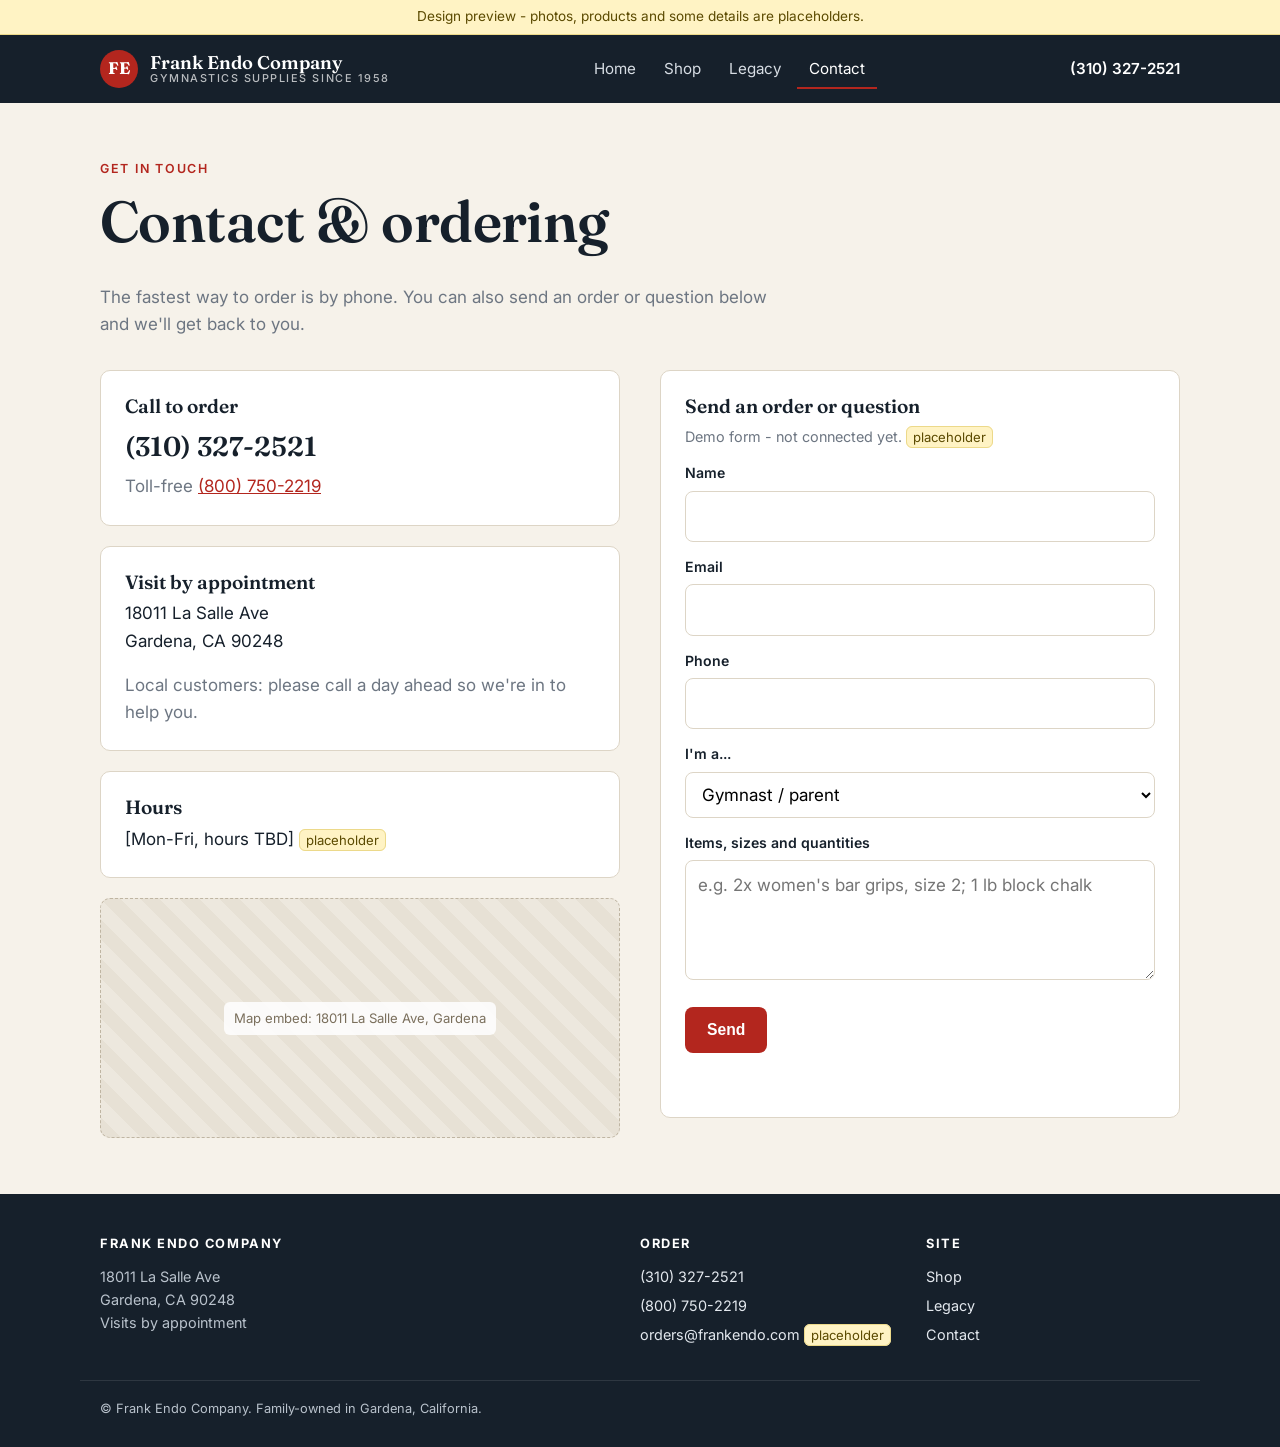
==== contact.html @ 1e960a08 "Add Frank Endo demo site (placeholders)" ====
<!DOCTYPE html>
<html lang="en">
<head>
<meta charset="utf-8">
<meta name="robots" content="noindex, nofollow">
<meta name="viewport" content="width=device-width, initial-scale=1">
<title>Contact - Frank Endo Company</title>
<link rel="preconnect" href="https://fonts.googleapis.com">
<link href="https://fonts.googleapis.com/css2?family=Fraunces:opsz,wght@9..144,600;9..144,700&family=Inter:wght@400;500;600&display=swap" rel="stylesheet">
<link rel="stylesheet" href="styles.css">
</head>
<body>
<div class="demo-banner">Design preview - photos, products and some details are placeholders.</div>

<header class="site-header">
  <div class="wrap">
    <a class="logo" href="index.html"><span class="logo-mark">FE</span><span class="logo-text">Frank Endo Company<small>Gymnastics supplies since 1958</small></span></a>
    <nav class="nav">
      <a href="index.html">Home</a>
      <a href="shop.html">Shop</a>
      <a href="legacy.html">Legacy</a>
      <a href="contact.html" aria-current="page">Contact</a>
    </nav>
    <a class="header-call" href="tel:+13103272521">(310) 327-2521</a>
  </div>
</header>

<main>
  <section>
    <div class="wrap">
      <span class="eyebrow">Get in touch</span>
      <h1>Contact &amp; ordering</h1>
      <p class="muted" style="max-width:40em;margin-bottom:32px">The fastest way to order is by phone. You can also send an order or question below and we'll get back to you.</p>

      <div class="contact-grid">
        <div>
          <div class="info-block">
            <h3>Call to order</h3>
            <a class="big-phone" href="tel:+13103272521">(310) 327-2521</a>
            <p class="muted" style="margin:.3em 0 0">Toll-free <a href="tel:+18007502219">(800) 750-2219</a></p>
          </div>
          <div class="info-block">
            <h3>Visit by appointment</h3>
            <p>18011 La Salle Ave<br>Gardena, CA 90248</p>
            <p class="muted" style="margin:0">Local customers: please call a day ahead so we're in to help you.</p>
          </div>
          <div class="info-block">
            <h3>Hours</h3>
            <p style="margin:0">[Mon-Fri, hours TBD] <span class="note">placeholder</span></p>
          </div>
          <div class="ph" style="min-height:240px"><span>Map embed: 18011 La Salle Ave, Gardena</span></div>
        </div>

        <div class="info-block">
          <h3>Send an order or question</h3>
          <p class="muted" style="font-size:.9rem">Demo form - not connected yet. <span class="note">placeholder</span></p>
          <form onsubmit="event.preventDefault(); alert('Demo only - this form is not connected yet.');">
            <label for="name">Name</label>
            <input id="name" name="name" autocomplete="name">
            <label for="email">Email</label>
            <input id="email" name="email" type="email" autocomplete="email">
            <label for="phone">Phone</label>
            <input id="phone" name="phone" type="tel" autocomplete="tel">
            <label for="type">I'm a...</label>
            <select id="type" name="type">
              <option>Gymnast / parent</option>
              <option>Coach / gym / club</option>
              <option>School / team</option>
              <option>Climber / lifter</option>
              <option>Other</option>
            </select>
            <label for="msg">Items, sizes and quantities</label>
            <textarea id="msg" name="msg" placeholder="e.g. 2x women's bar grips, size 2; 1 lb block chalk"></textarea>
            <button class="btn btn-primary" type="submit">Send</button>
          </form>
        </div>
      </div>
    </div>
  </section>
</main>

<footer class="site-footer">
  <div class="wrap">
    <div>
      <h4>Frank Endo Company</h4>
      <p>18011 La Salle Ave<br>Gardena, CA 90248<br>Visits by appointment</p>
    </div>
    <div>
      <h4>Order</h4>
      <ul><li><a href="tel:+13103272521">(310) 327-2521</a></li><li><a href="tel:+18007502219">(800) 750-2219</a></li><li><a href="mailto:orders@frankendo.com">orders@frankendo.com</a> <span class="note">placeholder</span></li></ul>
    </div>
    <div>
      <h4>Site</h4>
      <ul><li><a href="shop.html">Shop</a></li><li><a href="legacy.html">Legacy</a></li><li><a href="contact.html">Contact</a></li></ul>
    </div>
  </div>
  <div class="footer-base">&copy; Frank Endo Company. Family-owned in Gardena, California.</div>
</footer>
<a class="call-bar" href="tel:+13103272521">Call to order </body>middot; (310) 327-2521</a>
</body>
</html>
---- styles.css ----
/* Frank Endo Company - demo site (placeholders) */
:root {
  --ink: #16202b;
  --ink-soft: #3a4654;
  --paper: #f6f2ea;
  --card: #ffffff;
  --line: #ddd5c6;
  --red: #b3261e;
  --red-dark: #8c1c16;
  --muted: #6d7682;
  --ph: #e7e1d5;
  --radius: 10px;
  --wrap: 1120px;
}

* { box-sizing: border-box; }
html { -webkit-text-size-adjust: 100%; }
body {
  margin: 0;
  background: var(--paper);
  color: var(--ink);
  font: 17px/1.6 "Inter", system-ui, -apple-system, "Segoe UI", sans-serif;
}
img { max-width: 100%; display: block; }
a { color: var(--red); }
h1, h2, h3 { font-family: "Fraunces", Georgia, serif; line-height: 1.15; margin: 0 0 .5em; font-weight: 600; }
h1 { font-size: clamp(2.2rem, 5vw, 3.6rem); letter-spacing: -.01em; }
h2 { font-size: clamp(1.6rem, 3.2vw, 2.3rem); }
h3 { font-size: 1.2rem; }
p { margin: 0 0 1em; }

.wrap { max-width: var(--wrap); margin: 0 auto; padding: 0 20px; }
.eyebrow { font-size: .78rem; letter-spacing: .14em; text-transform: uppercase; color: var(--red); font-weight: 600; margin-bottom: .8em; display: block; }
.muted { color: var(--muted); }

/* Demo banner */
.demo-banner { background: #fff3c4; color: #5b4a00; font-size: .85rem; text-align: center; padding: 6px 16px; border-bottom: 1px solid #ecd98a; }

/* Header */
.site-header { background: var(--ink); color: #fff; position: sticky; top: 0; z-index: 10; }
.site-header .wrap { display: flex; align-items: center; justify-content: space-between; gap: 16px; min-height: 68px; flex-wrap: wrap; }
.logo { display: flex; align-items: center; gap: 12px; color: #fff; text-decoration: none; }
.logo-mark { width: 38px; height: 38px; border-radius: 50%; background: var(--red); display: grid; place-items: center; font-family: "Fraunces", serif; font-weight: 700; font-size: 1.05rem; }
.logo-text { font-family: "Fraunces", serif; font-size: 1.15rem; font-weight: 600; line-height: 1.1; }
.logo-text small { display: block; font-family: "Inter", sans-serif; font-size: .68rem; letter-spacing: .14em; text-transform: uppercase; opacity: .7; font-weight: 500; }
.nav { display: flex; gap: 4px; flex-wrap: wrap; }
.nav a { color: #d7dde4; text-decoration: none; padding: 8px 12px; border-radius: 6px; font-size: .95rem; }
.nav a:hover { color: #fff; background: rgba(255,255,255,.08); }
.nav a[aria-current="page"] { color: #fff; box-shadow: inset 0 -2px 0 var(--red); border-radius: 0; }
.header-call { color: #fff; text-decoration: none; font-weight: 600; font-size: .95rem; white-space: nowrap; }

/* Buttons */
.btn { display: inline-block; padding: 12px 20px; border-radius: 8px; text-decoration: none; font-weight: 600; font-size: .98rem; border: 2px solid transparent; }
.btn-primary { background: var(--red); color: #fff; }
.btn-primary:hover { background: var(--red-dark); }
.btn-ghost { border-color: currentColor; color: var(--ink); }
.btn-row { display: flex; gap: 12px; flex-wrap: wrap; }

/* Placeholder image */
.ph {
  background: repeating-linear-gradient(45deg, var(--ph) 0 14px, #ede8de 14px 28px);
  border: 1px dashed #bfb5a2; border-radius: var(--radius);
  display: grid; place-items: center; text-align: center;
  color: #7a6f5c; font-size: .82rem; padding: 16px; min-height: 180px;
}
.ph span { background: rgba(255,255,255,.85); padding: 6px 10px; border-radius: 6px; max-width: 90%; }

/* Hero */
.hero { padding: 64px 0 56px; }
.hero .wrap { display: grid; grid-template-columns: 1.1fr .9fr; gap: 48px; align-items: center; }
.hero p.lead { font-size: 1.15rem; color: var(--ink-soft); max-width: 34em; }
.hero .ph { min-height: 380px; }

/* Sections */
section { padding: 56px 0; }
.section-alt { background: var(--card); border-top: 1px solid var(--line); border-bottom: 1px solid var(--line); }
.section-dark { background: var(--ink); color: #eef1f4; }
.section-dark .eyebrow { color: #ff8a80; }
.section-head { max-width: 40em; margin-bottom: 32px; }

/* Grids + cards */
.grid { display: grid; gap: 20px; }
.grid-3 { grid-template-columns: repeat(3, 1fr); }
.grid-4 { grid-template-columns: repeat(4, 1fr); }
.grid-2 { grid-template-columns: repeat(2, 1fr); gap: 40px; align-items: center; }
.card { background: var(--card); border: 1px solid var(--line); border-radius: var(--radius); overflow: hidden; display: flex; flex-direction: column; }
.card .ph { border-radius: 0; border: 0; border-bottom: 1px dashed #bfb5a2; min-height: 160px; }
.card-body { padding: 16px 18px 18px; flex: 1; display: flex; flex-direction: column; }
.card-body p { font-size: .93rem; color: var(--ink-soft); margin-bottom: .8em; }
.card-body .more { margin-top: auto; font-weight: 600; font-size: .92rem; text-decoration: none; }
a.card { color: inherit; text-decoration: none; }
a.card:hover { border-color: var(--red); }

/* Trust strip */
.strip { display: flex; flex-wrap: wrap; gap: 12px 32px; justify-content: center; font-size: .9rem; color: var(--muted); padding: 22px 0; border-top: 1px solid var(--line); }
.strip strong { color: var(--ink); }

/* Shop */
.cat-nav { display: flex; gap: 8px; flex-wrap: wrap; margin-bottom: 8px; }
.cat-nav a { background: var(--card); border: 1px solid var(--line); padding: 7px 14px; border-radius: 999px; text-decoration: none; color: var(--ink); font-size: .9rem; }
.cat-nav a:hover { border-color: var(--red); }
.shop-cat { padding: 40px 0; border-top: 1px solid var(--line); }
.shop-cat:first-of-type { border-top: 0; }
.product .ph { min-height: 170px; }
.product .price { font-size: .85rem; color: var(--muted); }
.product .sku { font-size: .75rem; color: var(--muted); letter-spacing: .04em; }
.order-box { background: var(--ink); color: #fff; border-radius: var(--radius); padding: 28px; display: flex; gap: 24px; justify-content: space-between; align-items: center; flex-wrap: wrap; }
.order-box a { color: #fff; }

/* Legacy */
.pull { font-family: "Fraunces", serif; font-size: clamp(1.3rem, 2.6vw, 1.75rem); line-height: 1.35; border-left: 4px solid var(--red); padding-left: 20px; margin: 0; }
.timeline { list-style: none; margin: 0; padding: 0; position: relative; }
.timeline::before { content: ""; position: absolute; left: 76px; top: 6px; bottom: 6px; width: 2px; background: var(--line); }
.timeline li { display: grid; grid-template-columns: 64px 1fr; gap: 28px; padding: 14px 0; position: relative; }
.timeline li::before { content: ""; position: absolute; left: 71px; top: 22px; width: 12px; height: 12px; border-radius: 50%; background: var(--red); border: 2px solid var(--paper); }
.timeline .yr { font-family: "Fraunces", serif; font-weight: 700; font-size: 1.1rem; text-align: right; padding-top: 2px; }
.timeline h3 { margin-bottom: .25em; font-size: 1.08rem; }
.timeline p { margin: 0; color: var(--ink-soft); font-size: .96rem; }
.honors { list-style: none; padding: 0; margin: 0; display: grid; gap: 14px; grid-template-columns: repeat(2, 1fr); }
.honors li { background: var(--card); border: 1px solid var(--line); border-radius: var(--radius); padding: 18px 20px; }
.honors .yr { font-size: .8rem; color: var(--red); font-weight: 700; letter-spacing: .06em; }
.honors h3 { margin: .2em 0 .3em; font-size: 1.05rem; }
.honors p { margin: 0; font-size: .92rem; color: var(--ink-soft); }
.links-list { columns: 2; column-gap: 40px; padding-left: 1.1em; }
.links-list li { margin-bottom: .6em; break-inside: avoid; }
.note { font-size: .82rem; background: #fff3c4; border: 1px solid #ecd98a; color: #5b4a00; border-radius: 6px; padding: 2px 6px; }

/* Contact */
.contact-grid { display: grid; grid-template-columns: 1fr 1fr; gap: 40px; }
.info-block { background: var(--card); border: 1px solid var(--line); border-radius: var(--radius); padding: 24px; margin-bottom: 20px; }
.info-block h3 { margin-bottom: .4em; }
.big-phone { font-family: "Fraunces", serif; font-size: 1.7rem; font-weight: 600; color: var(--ink); text-decoration: none; display: block; }
form label { display: block; font-size: .88rem; font-weight: 600; margin: 14px 0 6px; }
form input, form textarea, form select { width: 100%; padding: 11px 12px; border: 1px solid var(--line); border-radius: 8px; font: inherit; background: #fff; }
form textarea { min-height: 120px; resize: vertical; }
form button { margin-top: 18px; cursor: pointer; }

/* Footer */
.site-footer { background: var(--ink); color: #b9c2cc; font-size: .9rem; padding: 40px 0 28px; margin-top: 0; }
.site-footer .wrap { display: grid; grid-template-columns: 2fr 1fr 1fr; gap: 32px; }
.site-footer a { color: #e3e8ee; text-decoration: none; }
.site-footer h4 { color: #fff; font-size: .8rem; letter-spacing: .12em; text-transform: uppercase; margin: 0 0 10px; }
.site-footer ul { list-style: none; padding: 0; margin: 0; }
.site-footer li { margin-bottom: 6px; }
.footer-base { max-width: var(--wrap); margin: 28px auto 0; padding: 18px 20px 0; border-top: 1px solid rgba(255,255,255,.1); font-size: .8rem; }

/* Responsive */
@media (max-width: 900px) {
  .hero .wrap, .grid-2, .contact-grid { grid-template-columns: 1fr; }
  .hero .ph { min-height: 260px; }
  .grid-4 { grid-template-columns: repeat(2, 1fr); }
  .grid-3 { grid-template-columns: repeat(2, 1fr); }
  .honors { grid-template-columns: 1fr; }
  .site-footer .wrap { grid-template-columns: 1fr 1fr; }
}
@media (max-width: 560px) {
  body { font-size: 16px; }
  .wrap { padding: 0 16px; }
  .grid-3, .grid-4 { grid-template-columns: 1fr; }
  .shop-cat .grid-4 { grid-template-columns: 1fr 1fr; gap: 12px; }
  .product .ph { min-height: 110px; }
  .product .card-body { padding: 12px; }
  .product h3 { font-size: 1rem; }
  .product .card-body p { font-size: .85rem; }
  .site-header { position: static; }
  .site-header .wrap { min-height: 0; padding-top: 10px; gap: 8px; }
  .hero .btn-row .btn { width: 100%; text-align: center; }
  .header-call { display: none; }
  .nav { width: 100%; justify-content: space-between; padding-bottom: 8px; }
  .nav a { padding: 6px 8px; }
  .links-list { columns: 1; }
  .timeline::before { left: 56px; }
  .timeline li { grid-template-columns: 44px 1fr; gap: 26px; }
  .timeline li::before { left: 51px; }
  .site-footer .wrap { grid-template-columns: 1fr; }
  section { padding: 44px 0; }
  .hero { padding: 40px 0; }
}

/* Mobile tap-to-call bar */
.call-bar { display: none; }
@media (max-width: 560px) {
  .call-bar { display: block; position: fixed; left: 12px; right: 12px; bottom: 12px; z-index: 20; background: var(--red); color: #fff; text-align: center; font-weight: 600; padding: 14px; border-radius: 10px; text-decoration: none; box-shadow: 0 6px 20px rgba(0,0,0,.25); }
  .site-footer { padding-bottom: 84px; }
}
@media (max-width: 560px) {
  .section-alt .grid-3 { grid-template-columns: 1fr 1fr; gap: 12px; }
  .section-alt .grid-3 .ph { min-height: 100px; }
  .section-alt .grid-3 .card-body { padding: 12px; }
  .section-alt .grid-3 .card-body h3 { font-size: 1rem; }
  .section-alt .grid-3 .card-body p { display: none; }
}
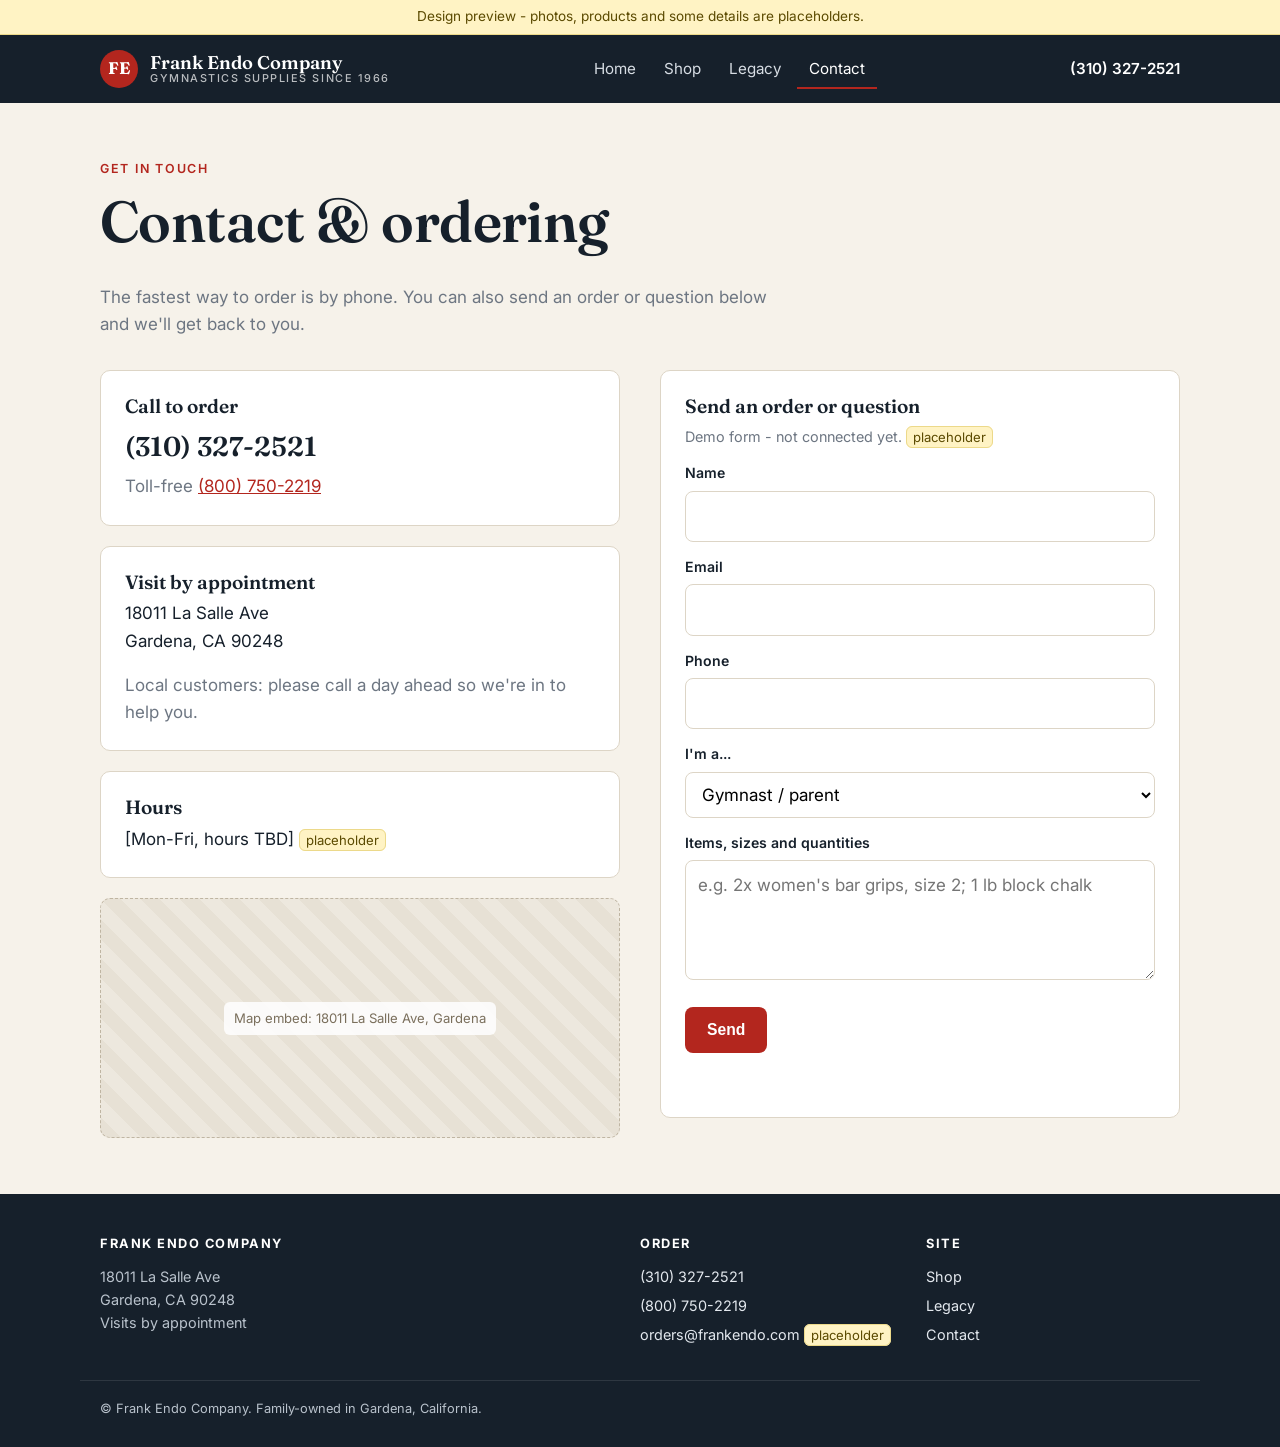
==== commit 837ee176: "Change founding year to 1966 to match frankendo.com Co-Authored-By: Claude Fable 5.1 <noreply@anthro" ====
--- a/contact.html
+++ b/contact.html
@@ -14,7 +14,7 @@
 
 <header class="site-header">
   <div class="wrap">
-    <a class="logo" href="index.html"><span class="logo-mark">FE</span><span class="logo-text">Frank Endo Company<small>Gymnastics supplies since 1958</small></span></a>
+    <a class="logo" href="index.html"><span class="logo-mark">FE</span><span class="logo-text">Frank Endo Company<small>Gymnastics supplies since 1966</small></span></a>
     <nav class="nav">
       <a href="index.html">Home</a>
       <a href="shop.html">Shop</a>
@@ -96,6 +96,6 @@
   </div>
   <div class="footer-base">&copy; Frank Endo Company. Family-owned in Gardena, California.</div>
 </footer>
-<a class="call-bar" href="tel:+13103272521">Call to order </body>middot; (310) 327-2521</a>
+<a class="call-bar" href="tel:+13103272521">Call to order &middot; (310) 327-2521</a>
 </body>
 </html>
--- a/styles.css
+++ b/styles.css
@@ -190,3 +190,4 @@
   .section-alt .grid-3 .card-body h3 { font-size: 1rem; }
   .section-alt .grid-3 .card-body p { display: none; }
 }
+@media (max-width: 900px) { .header-call { display: none; } }
